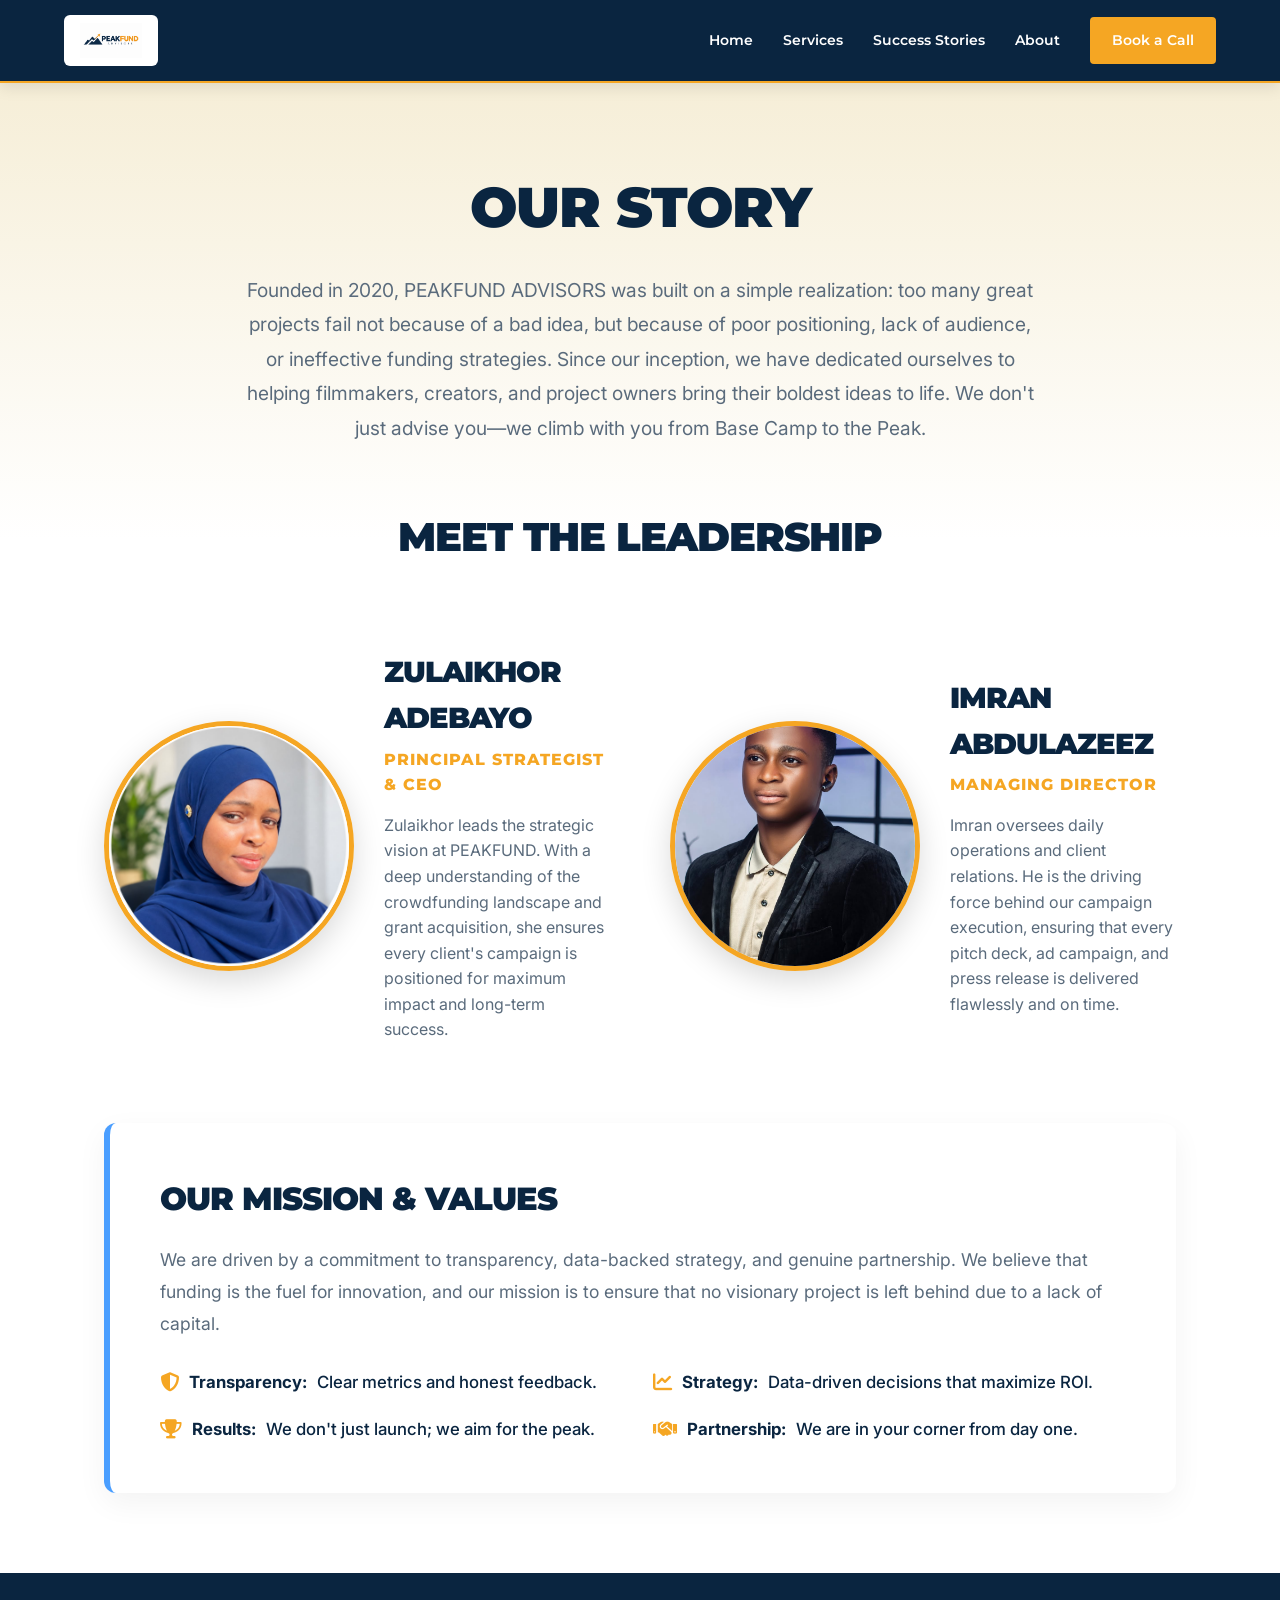
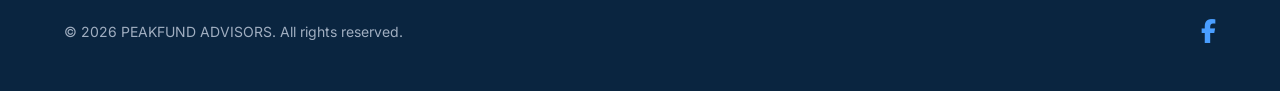
==== about.html @ 7078a4d8 "Update about.html" ====
<!DOCTYPE html>
<html lang="en">
<head>
    <meta charset="UTF-8">
    <meta name="viewport" content="width=device-width, initial-scale=1.0">
    <title>About Us | PEAKFUND ADVISORS</title>
    <link href="https://fonts.googleapis.com/css2?family=Montserrat:wght@700;800;900&family=Inter:wght@400;500;600&display=swap" rel="stylesheet">
    <link rel="stylesheet" href="https://cdnjs.cloudflare.com/ajax/libs/font-awesome/6.5.1/css/all.min.css">
    <link rel="stylesheet" href="css/style.css">
    <style>
        .about-hero { text-align: center; margin-bottom: 60px; }
        .about-hero h1 { font-size: 3.5rem; color: var(--navy); margin-bottom: 20px; font-family: 'Montserrat', sans-serif; font-weight: 900;}
        .about-hero p { font-size: 1.2rem; color: var(--text-muted); max-width: 800px; margin: 0 auto; line-height: 1.8; }
        
        /* Team Section */
        .team-grid { display: grid; grid-template-columns: 1fr 1fr; gap: 60px; margin: 80px 0; }
        .team-member { display: flex; align-items: center; gap: 30px; }
        .team-img { width: 250px; height: 250px; border-radius: 50%; object-fit: cover; border: 5px solid var(--gold); box-shadow: 0 10px 30px rgba(0,0,0,0.15); flex-shrink: 0; }
        .team-info h3 { font-size: 1.8rem; color: var(--navy); margin-bottom: 5px; font-family: 'Montserrat', sans-serif; font-weight: 900; text-transform: uppercase;}
        .team-info h4 { font-size: 1rem; color: var(--gold); margin-bottom: 15px; font-family: 'Montserrat', sans-serif; font-weight: 800; letter-spacing: 1px; text-transform: uppercase;}
        .team-info p { color: var(--text-muted); font-size: 1rem; line-height: 1.6; }

        /* Mission Box */
        .mission-box { background: var(--white); padding: 50px; border-radius: 12px; margin-top: 60px; border-left: 6px solid var(--sky-blue); box-shadow: 0 10px 30px rgba(0,0,0,0.05); }
        .mission-box h3 { color: var(--navy); margin-bottom: 20px; font-size: 2rem; font-family: 'Montserrat', sans-serif; font-weight: 900;}
        .mission-box p { color: var(--text-muted); font-size: 1.1rem; margin-bottom: 20px; line-height: 1.8; }
        .mission-box ul { display: grid; grid-template-columns: 1fr 1fr; gap: 20px; list-style: none; margin-top: 30px;}
        .mission-box li { color: var(--navy); font-weight: 500; font-size: 1.05rem; display: flex; align-items: center; gap: 10px;}
        .mission-box li i { color: var(--gold); font-size: 1.2rem; }

        @media (max-width: 900px) { 
            .team-grid { grid-template-columns: 1fr; gap: 40px; }
            .team-member { flex-direction: column; text-align: center; } 
            .mission-box ul { grid-template-columns: 1fr; }
        }
    </style>
</head>
<body>
    <nav>
        <a href="index.html" class="logo"><img src="images/logo.png" alt="PeakFund Advisors"></a>
        <div class="nav-links">
            <a href="index.html">Home</a>
            <a href="services.html">Services</a>
            <a href="success-stories.html">Success Stories</a>
            <a href="about.html">About</a>
            <a href="contact.html" class="btn">Book a Call</a>
        </div>
    </nav>
    
    <section class="container">
        
        <!-- Brand Story Hero -->
        <div class="about-hero">
            <h1>Our Story</h1>
            <p>Founded in 2020, PEAKFUND ADVISORS was built on a simple realization: too many great projects fail not because of a bad idea, but because of poor positioning, lack of audience, or ineffective funding strategies. Since our inception, we have dedicated ourselves to helping filmmakers, creators, and project owners bring their boldest ideas to life. We don't just advise you—we climb with you from Base Camp to the Peak.</p>
        </div>

        <!-- Meet the Team -->
        <h2 style="text-align: center; font-size: 2.5rem; color: var(--navy); margin-bottom: 50px; font-family: 'Montserrat', sans-serif; font-weight: 900;">Meet the Leadership</h2>
        
        <div class="team-grid">
            <!-- Zulaikhor -->
            <div class="team-member">
                <img src="images/founder.jpg" alt="Zulaikhor Adebayo" class="team-img">
                <div class="team-info">
                    <h3>Zulaikhor Adebayo</h3>
                    <h4>Principal Strategist & CEO</h4>
                    <p>Zulaikhor leads the strategic vision at PEAKFUND. With a deep understanding of the crowdfunding landscape and grant acquisition, she ensures every client's campaign is positioned for maximum impact and long-term success.</p>
                </div>
            </div>

            <!-- Imran -->
            <div class="team-member">
                <img src="images/imran.jpg" alt="Imran Abdulazeez" class="team-img">
                <div class="team-info">
                    <h3>Imran Abdulazeez</h3>
                    <h4>Managing Director</h4>
                    <p>Imran oversees daily operations and client relations. He is the driving force behind our campaign execution, ensuring that every pitch deck, ad campaign, and press release is delivered flawlessly and on time.</p>
                </div>
            </div>
        </div>

        <!-- Mission & Values -->
        <div class="mission-box">
            <h3>Our Mission & Values</h3>
            <p>We are driven by a commitment to transparency, data-backed strategy, and genuine partnership. We believe that funding is the fuel for innovation, and our mission is to ensure that no visionary project is left behind due to a lack of capital.</p>
            
            <ul>
                <li><i class="fa-solid fa-shield-halved"></i> <strong>Transparency:</strong> Clear metrics and honest feedback.</li>
                <li><i class="fa-solid fa-chart-line"></i> <strong>Strategy:</strong> Data-driven decisions that maximize ROI.</li>
                <li><i class="fa-solid fa-trophy"></i> <strong>Results:</strong> We don't just launch; we aim for the peak.</li>
                <li><i class="fa-solid fa-handshake"></i> <strong>Partnership:</strong> We are in your corner from day one.</li>
            </ul>
        </div>
    </section>

    <footer>
        <p>&copy; 2026 PEAKFUND ADVISORS. All rights reserved.</p>
        <div class="social-row">
            <a href="https://www.facebook.com/share/1DsnXw8TES/" target="_blank" aria-label="Facebook"><i class="fab fa-facebook-f"></i></a>
        </div>
    </footer>
</body>
</html>
---- css/style.css ----
/* PEAKFUND ADVISORS - GOLDEN HOUR THEME */
:root {
  --warm-ivory: #F4EBD0;   /* A clear, soft cream/beige */
  --white: #FFFFFF;        
  --navy: #0A2540;         /* Header & Text */
  --sky-blue: #4A9EFF;     /* Accents */
  --gold: #F5A623;         /* Primary Buttons */
  --text-muted: #5A6B7C;   
}

* { margin: 0; padding: 0; box-sizing: border-box; }

/* Body: Clear Cream fading into Pure White */
body { 
    font-family: 'Inter', sans-serif; 
    background: linear-gradient(180deg, var(--warm-ivory) 0%, var(--white) 60%);
    background-color: var(--white); 
    background-repeat: no-repeat;
    background-attachment: fixed;
    color: var(--navy); 
    line-height: 1.6; 
}

/* HEADLINES: Swapped to Montserrat */
h1, h2, h3, .brand { 
    font-family: 'Montserrat', sans-serif; 
    font-weight: 800;
    letter-spacing: -1px;
    text-transform: uppercase; 
    color: var(--navy); 
}

/* HEADER: Solid Navy */
nav { 
    display: flex; 
    justify-content: space-between; 
    align-items: center; 
    padding: 15px 5%; 
    background: var(--navy); 
    position: sticky; 
    top: 0; 
    z-index: 100; 
    border-bottom: 2px solid var(--gold); 
    box-shadow: 0 4px 15px rgba(0,0,0,0.1); 
}

/* The Logo Container */
.logo { 
    background: var(--white);
    padding: 8px 16px;
    border-radius: 6px;
    display: inline-flex;
    align-items: center;
    transition: transform 0.2s;
}
.logo:hover {
    transform: scale(1.02);
}

/* The Logo Image */
.logo img {
    height: 35px; 
    width: auto;
    display: block;
}

.nav-links { display: flex; gap: 30px; align-items: center; }
.nav-links a { color: var(--white); text-decoration: none; font-weight: 600; font-size: 14px; transition: color 0.3s; font-family: 'Montserrat', sans-serif; }
.nav-links a:hover { color: var(--gold); }

/* Buttons */
.btn { background: var(--gold); color: var(--navy); padding: 10px 20px; border-radius: 4px; text-decoration: none; font-weight: bold; font-family: 'Montserrat', sans-serif; transition: transform 0.2s, background 0.2s; display: inline-block; border: 2px solid var(--gold); }
.btn:hover { transform: scale(1.05); background: var(--white); border-color: var(--white); color: var(--navy); }
.btn-outline { border: 2px solid var(--navy); color: var(--navy); padding: 10px 20px; border-radius: 4px; text-decoration: none; font-weight: bold; font-family: 'Montserrat', sans-serif; transition: all 0.3s; background: transparent; }
.btn-outline:hover { background: var(--navy); color: var(--white); }

/* Hero Section */
.hero { padding: 120px 5% 100px; text-align: center; background: transparent; }
.hero h1 { font-size: 4.5rem; margin-bottom: 20px; line-height: 1.1; }
.hero p { font-size: 1.2rem; max-width: 800px; margin: 0 auto 40px; color: var(--text-muted); font-family: 'Inter', sans-serif; }
.hero-btns { display: flex; gap: 20px; justify-content: center; }

/* Sections */
.who-we-serve { padding: 60px 5%; text-align: center; background: transparent; }
.icons-grid { display: flex; justify-content: center; gap: 40px; margin-top: 30px; flex-wrap: wrap; }
.icons-grid div { background: var(--white); padding: 20px 40px; border-radius: 8px; border: 1px solid #E2E8F0; box-shadow: 0 4px 10px rgba(0,0,0,0.03); }
.icons-grid i { font-size: 2rem; color: var(--sky-blue); margin-bottom: 10px; }
.icons-grid p { font-family: 'Montserrat', sans-serif; font-weight: bold; }

.funding-peak { padding: 80px 5%; text-align: center; background: transparent; }
.funding-peak h2 { font-size: 2.5rem; margin-bottom: 40px; color: var(--navy); }
.peaks-grid { display: grid; grid-template-columns: repeat(auto-fit, minmax(250px, 1fr)); gap: 30px; max-width: 1200px; margin: 0 auto; }
.peak-card { background: var(--white); padding: 20px; border-radius: 8px; text-decoration: none; color: var(--navy); transition: transform 0.3s, box-shadow 0.3s; border: 1px solid #E2E8F0; display: block; box-shadow: 0 4px 10px rgba(0,0,0,0.03); }
.peak-card:hover { transform: translateY(-5px); box-shadow: 0 15px 30px rgba(0,0,0,0.08); border-color: var(--sky-blue); }
.peak-card img { width: 100%; height: 150px; object-fit: cover; border-radius: 4px; margin-bottom: 15px; }
.peak-card h3 { font-size: 1.2rem; margin-bottom: 5px; }
.peak-card p { color: var(--sky-blue); font-family: 'Montserrat', sans-serif; font-weight: bold; font-size: 0.9rem; }

.journey { padding: 60px 5%; text-align: center; background: transparent; }
.journey h2 { font-size: 2.5rem; color: var(--navy); margin-bottom: 40px; }
.journey-steps { display: flex; justify-content: center; gap: 20px; flex-wrap: wrap; }
.step { background: var(--white); padding: 20px; border-radius: 8px; width: 200px; border-top: 4px solid var(--gold); box-shadow: 0 4px 10px rgba(0,0,0,0.03); }
.step h3 { font-size: 1.2rem; margin-bottom: 5px; color: var(--navy); }
.step p { color: var(--text-muted); font-family: 'Inter', sans-serif;}

/* Footer */
footer { background: var(--navy); padding: 40px 5%; display: flex; justify-content: space-between; align-items: center; }
footer p { color: #A0AEC0; font-size: 14px; font-family: 'Inter', sans-serif;}
.social-row a { color: var(--sky-blue); font-size: 24px; margin-left: 15px; transition: color 0.2s, transform 0.2s; display: inline-block; }
.social-row a:hover { color: var(--gold); transform: scale(1.1); }

/* Utilities */
.container { max-width: 1200px; margin: 0 auto; padding: 80px 5%; }
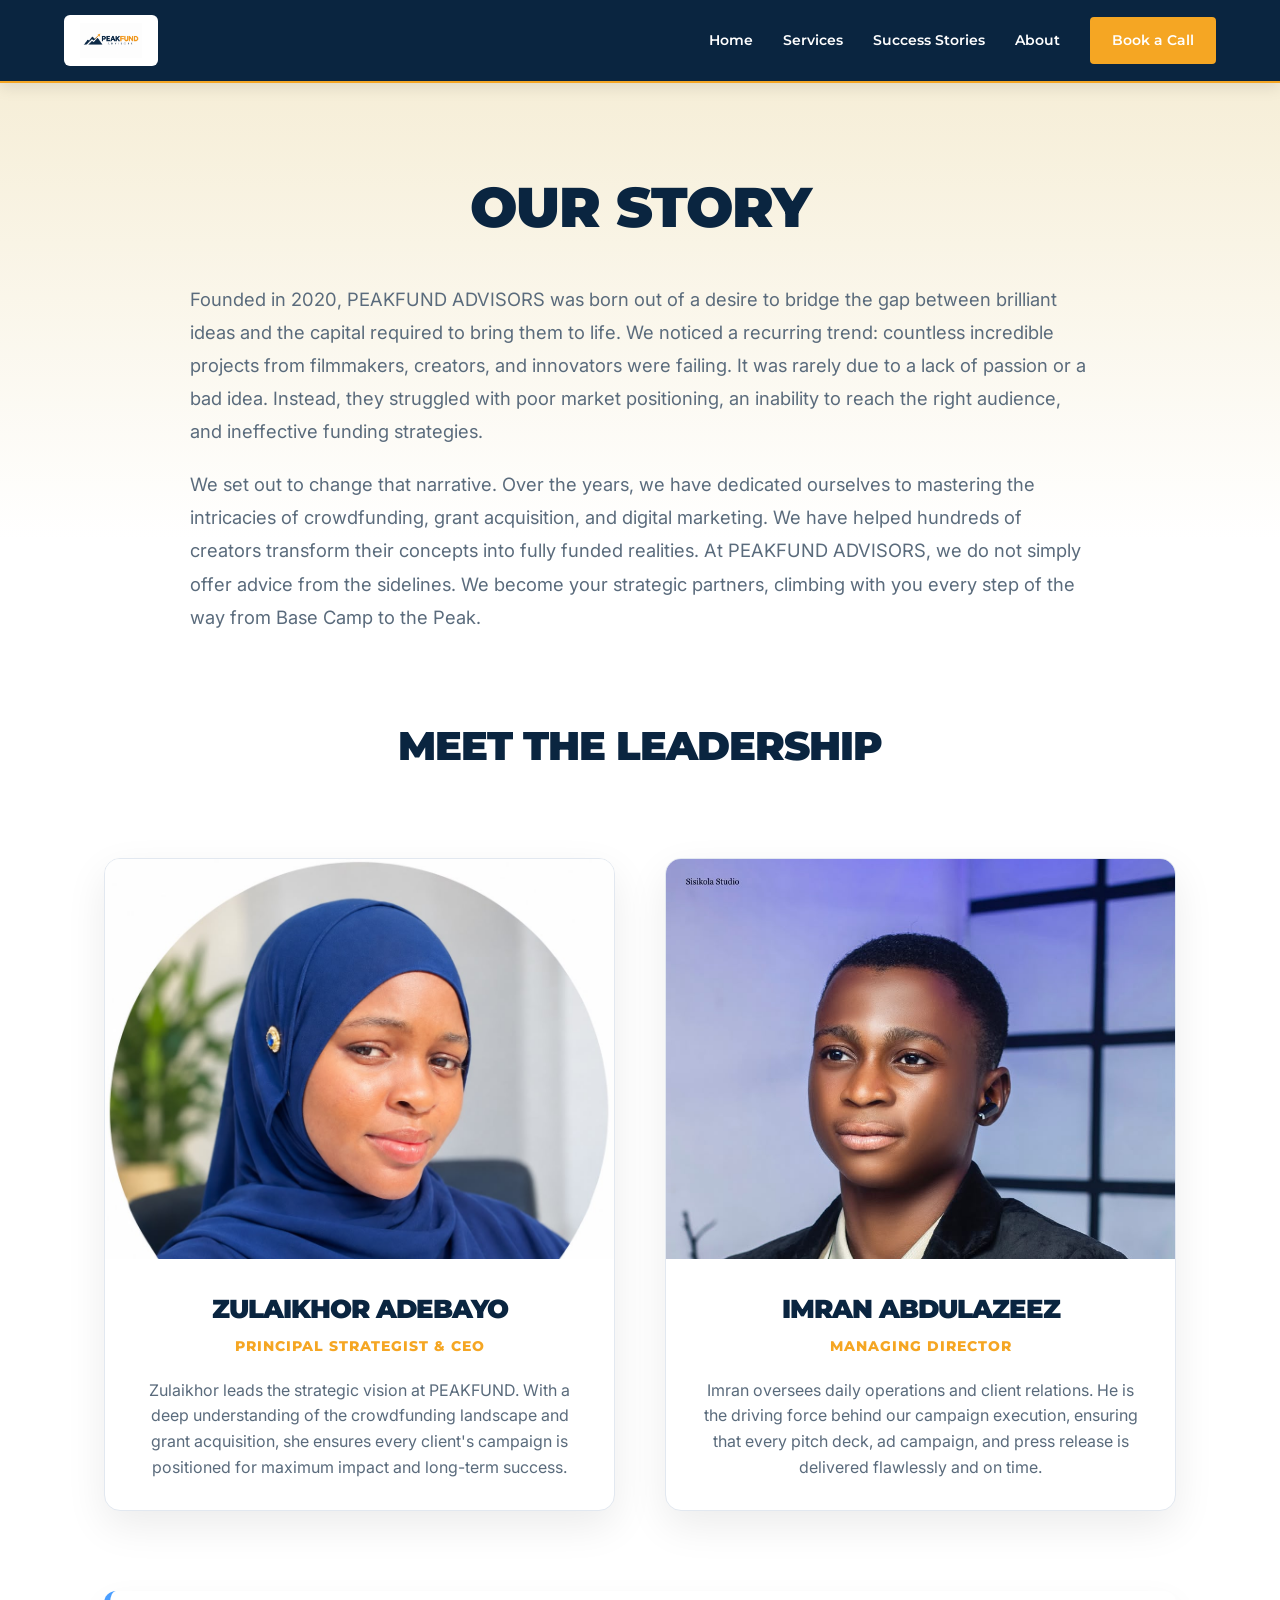
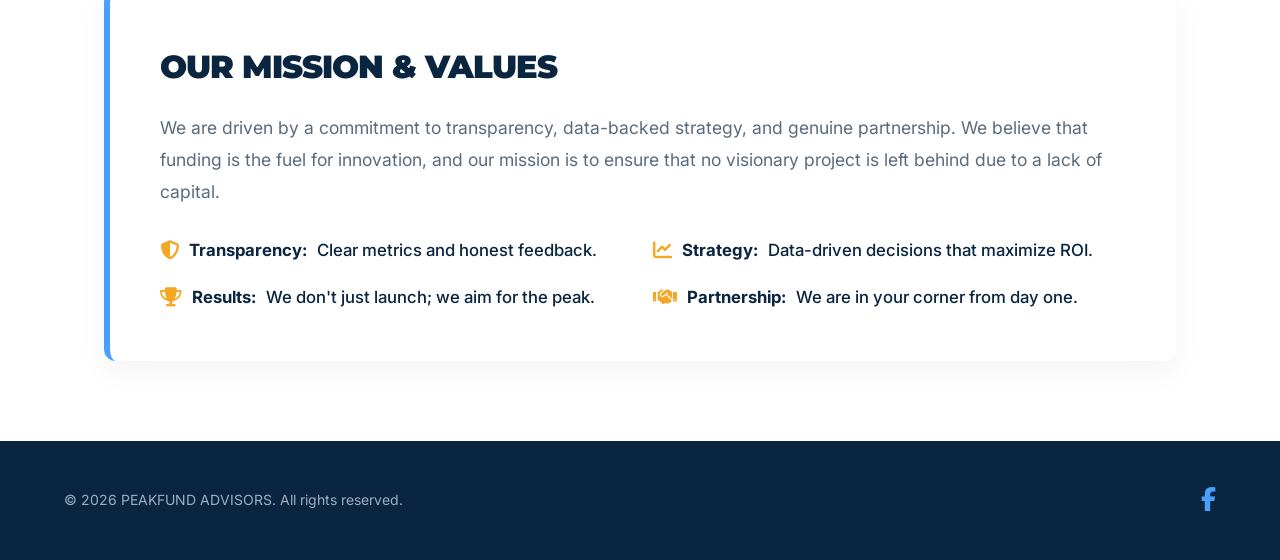
==== commit 7dd7df8c: "Update about.html" ====
--- a/about.html
+++ b/about.html
@@ -8,16 +8,40 @@
     <link rel="stylesheet" href="https://cdnjs.cloudflare.com/ajax/libs/font-awesome/6.5.1/css/all.min.css">
     <link rel="stylesheet" href="css/style.css">
     <style>
-        .about-hero { text-align: center; margin-bottom: 60px; }
-        .about-hero h1 { font-size: 3.5rem; color: var(--navy); margin-bottom: 20px; font-family: 'Montserrat', sans-serif; font-weight: 900;}
-        .about-hero p { font-size: 1.2rem; color: var(--text-muted); max-width: 800px; margin: 0 auto; line-height: 1.8; }
+        .about-hero { text-align: center; margin-bottom: 80px; }
+        .about-hero h1 { font-size: 3.5rem; color: var(--navy); margin-bottom: 30px; font-family: 'Montserrat', sans-serif; font-weight: 900;}
+        .about-hero p { font-size: 1.15rem; color: var(--text-muted); max-width: 900px; margin: 0 auto 20px auto; line-height: 1.8; text-align: left; }
         
-        /* Team Section */
-        .team-grid { display: grid; grid-template-columns: 1fr 1fr; gap: 60px; margin: 80px 0; }
-        .team-member { display: flex; align-items: center; gap: 30px; }
-        .team-img { width: 250px; height: 250px; border-radius: 50%; object-fit: cover; border: 5px solid var(--gold); box-shadow: 0 10px 30px rgba(0,0,0,0.15); flex-shrink: 0; }
-        .team-info h3 { font-size: 1.8rem; color: var(--navy); margin-bottom: 5px; font-family: 'Montserrat', sans-serif; font-weight: 900; text-transform: uppercase;}
-        .team-info h4 { font-size: 1rem; color: var(--gold); margin-bottom: 15px; font-family: 'Montserrat', sans-serif; font-weight: 800; letter-spacing: 1px; text-transform: uppercase;}
+        /* Team Section - Elegant Portrait Cards */
+        .team-grid { display: grid; grid-template-columns: 1fr 1fr; gap: 50px; margin: 80px 0; }
+        
+        .team-member { 
+            background: var(--white); 
+            border-radius: 16px; 
+            overflow: hidden; 
+            box-shadow: 0 15px 40px rgba(0,0,0,0.08); 
+            border: 1px solid #E2E8F0;
+            transition: transform 0.3s;
+        }
+        .team-member:hover { transform: translateY(-5px); }
+        
+        .team-img-container {
+            width: 100%;
+            height: 400px; /* Tall enough to fit the whole upper body */
+            background-color: #f0f4f8;
+            overflow: hidden;
+        }
+        
+        .team-img { 
+            width: 100%; 
+            height: 100%; 
+            object-fit: cover; 
+            object-position: top; /* Keeps the face perfectly in frame */
+        }
+        
+        .team-info { padding: 30px; text-align: center; }
+        .team-info h3 { font-size: 1.6rem; color: var(--navy); margin-bottom: 5px; font-family: 'Montserrat', sans-serif; font-weight: 900; text-transform: uppercase;}
+        .team-info h4 { font-size: 0.9rem; color: var(--gold); margin-bottom: 20px; font-family: 'Montserrat', sans-serif; font-weight: 800; letter-spacing: 1px; text-transform: uppercase;}
         .team-info p { color: var(--text-muted); font-size: 1rem; line-height: 1.6; }
 
         /* Mission Box */
@@ -30,8 +54,8 @@
 
         @media (max-width: 900px) { 
             .team-grid { grid-template-columns: 1fr; gap: 40px; }
-            .team-member { flex-direction: column; text-align: center; } 
             .mission-box ul { grid-template-columns: 1fr; }
+            .about-hero p { text-align: center; }
         }
     </style>
 </head>
@@ -52,7 +76,9 @@
         <!-- Brand Story Hero -->
         <div class="about-hero">
             <h1>Our Story</h1>
-            <p>Founded in 2020, PEAKFUND ADVISORS was built on a simple realization: too many great projects fail not because of a bad idea, but because of poor positioning, lack of audience, or ineffective funding strategies. Since our inception, we have dedicated ourselves to helping filmmakers, creators, and project owners bring their boldest ideas to life. We don't just advise you—we climb with you from Base Camp to the Peak.</p>
+            <p>Founded in 2020, PEAKFUND ADVISORS was born out of a desire to bridge the gap between brilliant ideas and the capital required to bring them to life. We noticed a recurring trend: countless incredible projects from filmmakers, creators, and innovators were failing. It was rarely due to a lack of passion or a bad idea. Instead, they struggled with poor market positioning, an inability to reach the right audience, and ineffective funding strategies.</p>
+            
+            <p>We set out to change that narrative. Over the years, we have dedicated ourselves to mastering the intricacies of crowdfunding, grant acquisition, and digital marketing. We have helped hundreds of creators transform their concepts into fully funded realities. At PEAKFUND ADVISORS, we do not simply offer advice from the sidelines. We become your strategic partners, climbing with you every step of the way from Base Camp to the Peak.</p>
         </div>
 
         <!-- Meet the Team -->
@@ -61,7 +87,9 @@
         <div class="team-grid">
             <!-- Zulaikhor -->
             <div class="team-member">
-                <img src="images/founder.jpg" alt="Zulaikhor Adebayo" class="team-img">
+                <div class="team-img-container">
+                    <img src="images/founder.jpg" alt="Zulaikhor Adebayo" class="team-img">
+                </div>
                 <div class="team-info">
                     <h3>Zulaikhor Adebayo</h3>
                     <h4>Principal Strategist & CEO</h4>
@@ -71,7 +99,9 @@
 
             <!-- Imran -->
             <div class="team-member">
-                <img src="images/imran.jpg" alt="Imran Abdulazeez" class="team-img">
+                <div class="team-img-container">
+                    <img src="images/imran.jpg" alt="Imran Abdulazeez" class="team-img">
+                </div>
                 <div class="team-info">
                     <h3>Imran Abdulazeez</h3>
                     <h4>Managing Director</h4>
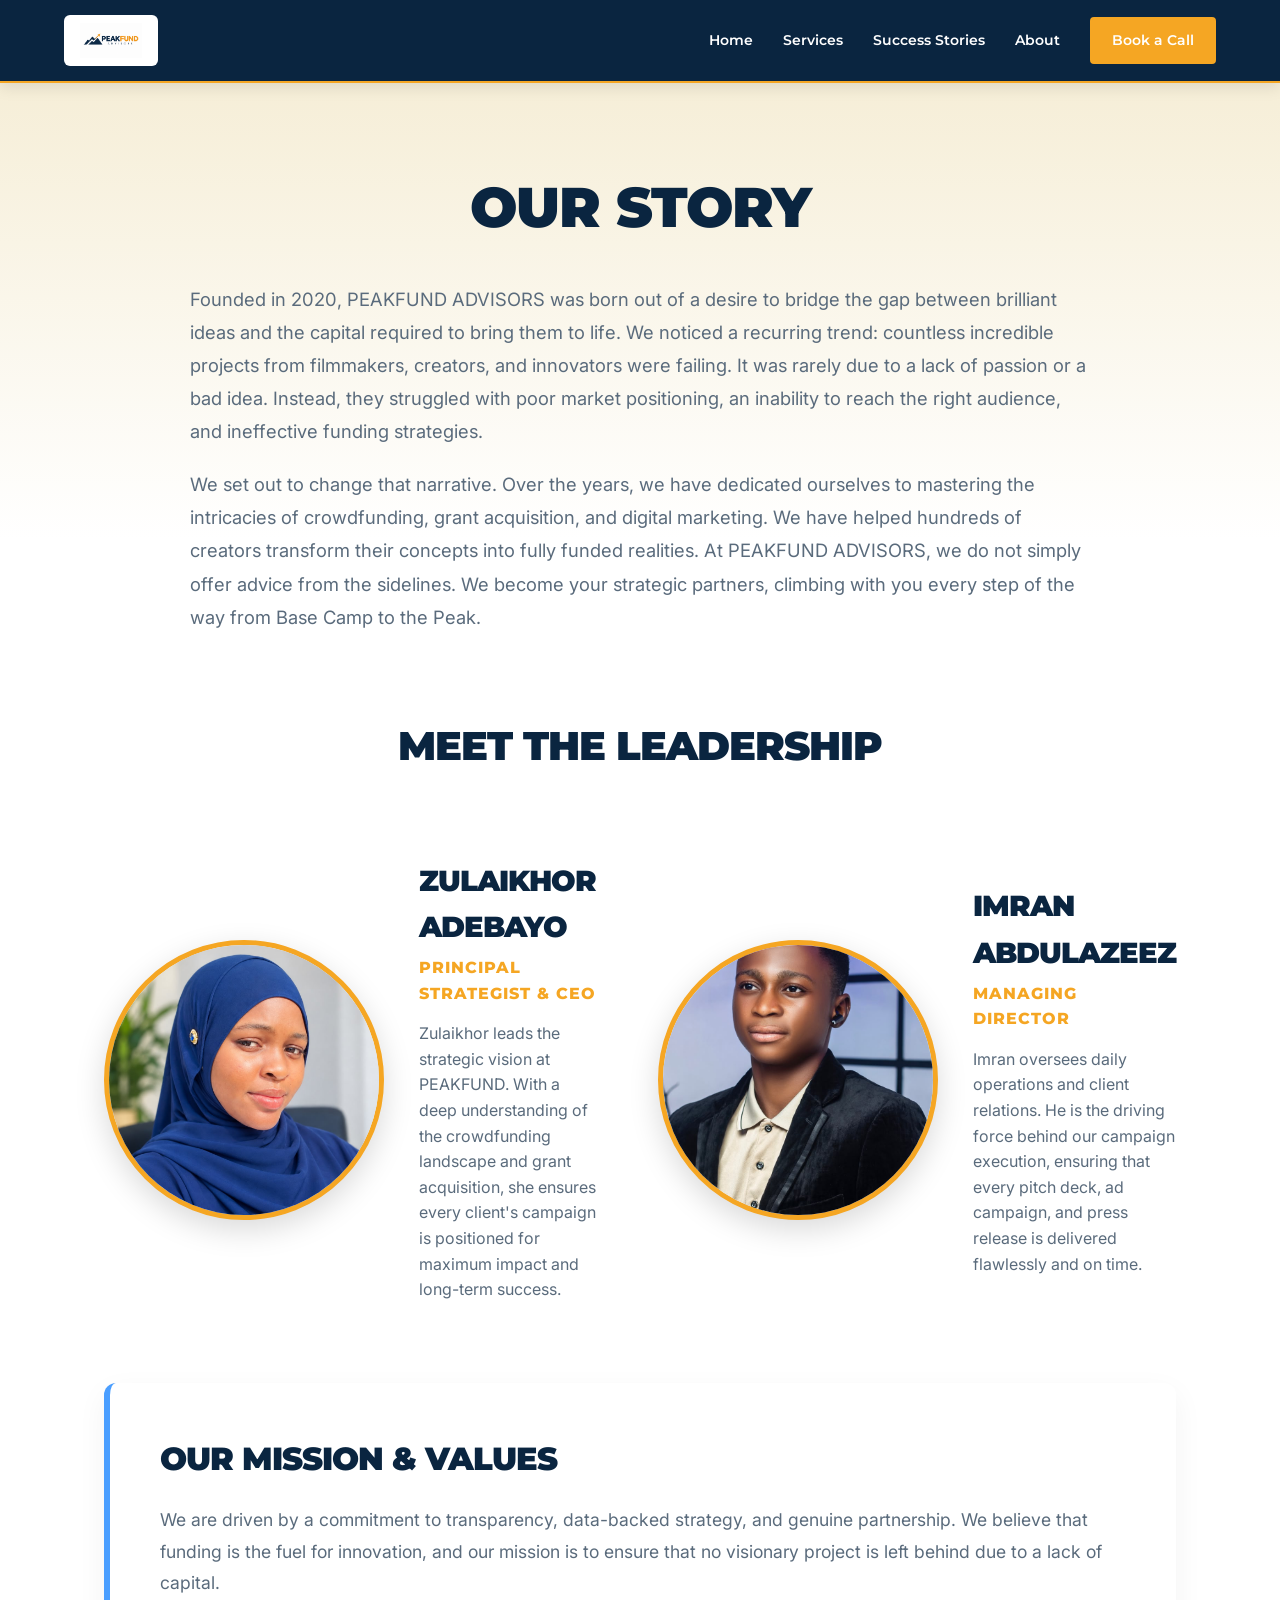
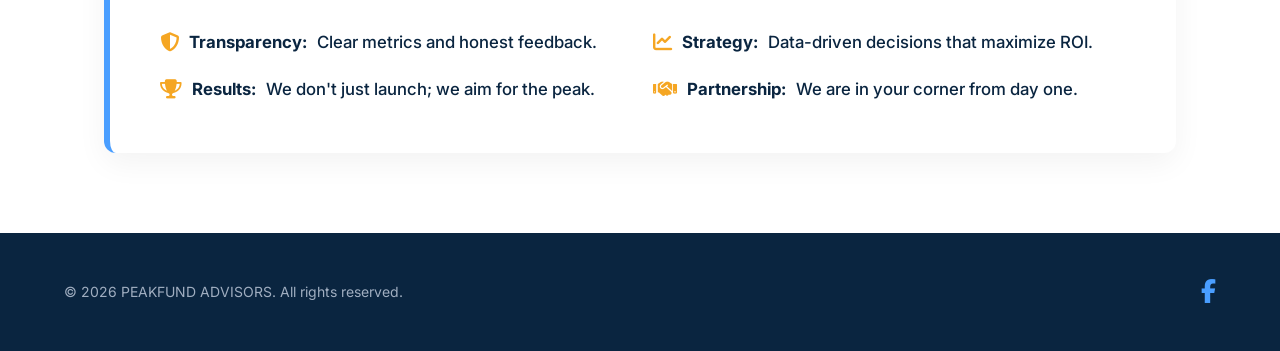
==== commit 46ddb8cd: "Update about.html" ====
--- a/about.html
+++ b/about.html
@@ -12,36 +12,33 @@
         .about-hero h1 { font-size: 3.5rem; color: var(--navy); margin-bottom: 30px; font-family: 'Montserrat', sans-serif; font-weight: 900;}
         .about-hero p { font-size: 1.15rem; color: var(--text-muted); max-width: 900px; margin: 0 auto 20px auto; line-height: 1.8; text-align: left; }
         
-        /* Team Section - Elegant Portrait Cards */
-        .team-grid { display: grid; grid-template-columns: 1fr 1fr; gap: 50px; margin: 80px 0; }
+        /* Team Section - Circular Frames */
+        .team-grid { display: grid; grid-template-columns: 1fr 1fr; gap: 60px; margin: 80px 0; }
+        .team-member { display: flex; align-items: center; gap: 35px; }
         
-        .team-member { 
-            background: var(--white); 
-            border-radius: 16px; 
-            overflow: hidden; 
-            box-shadow: 0 15px 40px rgba(0,0,0,0.08); 
-            border: 1px solid #E2E8F0;
-            transition: transform 0.3s;
-        }
-        .team-member:hover { transform: translateY(-5px); }
-        
+        /* Circular Image Container */
         .team-img-container {
-            width: 100%;
-            height: 400px; /* Tall enough to fit the whole upper body */
-            background-color: #f0f4f8;
+            width: 280px;
+            height: 280px;
+            border-radius: 50%;
             overflow: hidden;
+            border: 5px solid var(--gold);
+            box-shadow: 0 10px 30px rgba(0,0,0,0.15);
+            flex-shrink: 0;
+            background-color: #f0f4f8; /* Gives a clean background if the image is transparent */
         }
         
+        /* Image Styling - Shifted down so heads fit */
         .team-img { 
             width: 100%; 
             height: 100%; 
             object-fit: cover; 
-            object-position: top; /* Keeps the face perfectly in frame */
+            object-position: center 25%; /* Shifts the image down inside the circle */
+            transform: scale(1.1); /* Slight zoom to fill the circle nicely */
         }
         
-        .team-info { padding: 30px; text-align: center; }
-        .team-info h3 { font-size: 1.6rem; color: var(--navy); margin-bottom: 5px; font-family: 'Montserrat', sans-serif; font-weight: 900; text-transform: uppercase;}
-        .team-info h4 { font-size: 0.9rem; color: var(--gold); margin-bottom: 20px; font-family: 'Montserrat', sans-serif; font-weight: 800; letter-spacing: 1px; text-transform: uppercase;}
+        .team-info h3 { font-size: 1.8rem; color: var(--navy); margin-bottom: 5px; font-family: 'Montserrat', sans-serif; font-weight: 900; text-transform: uppercase;}
+        .team-info h4 { font-size: 1rem; color: var(--gold); margin-bottom: 15px; font-family: 'Montserrat', sans-serif; font-weight: 800; letter-spacing: 1px; text-transform: uppercase;}
         .team-info p { color: var(--text-muted); font-size: 1rem; line-height: 1.6; }
 
         /* Mission Box */
@@ -54,6 +51,7 @@
 
         @media (max-width: 900px) { 
             .team-grid { grid-template-columns: 1fr; gap: 40px; }
+            .team-member { flex-direction: column; text-align: center; } 
             .mission-box ul { grid-template-columns: 1fr; }
             .about-hero p { text-align: center; }
         }
@@ -100,7 +98,7 @@
             <!-- Imran -->
             <div class="team-member">
                 <div class="team-img-container">
-                    <img src="images/imran.jpg" alt="Imran Abdulazeez" class="team-img">
+                    <img src="images/imran.jpg" alt="Imran Abdulazeez" class="team-img" style="object-position: center 40%;">
                 </div>
                 <div class="team-info">
                     <h3>Imran Abdulazeez</h3>
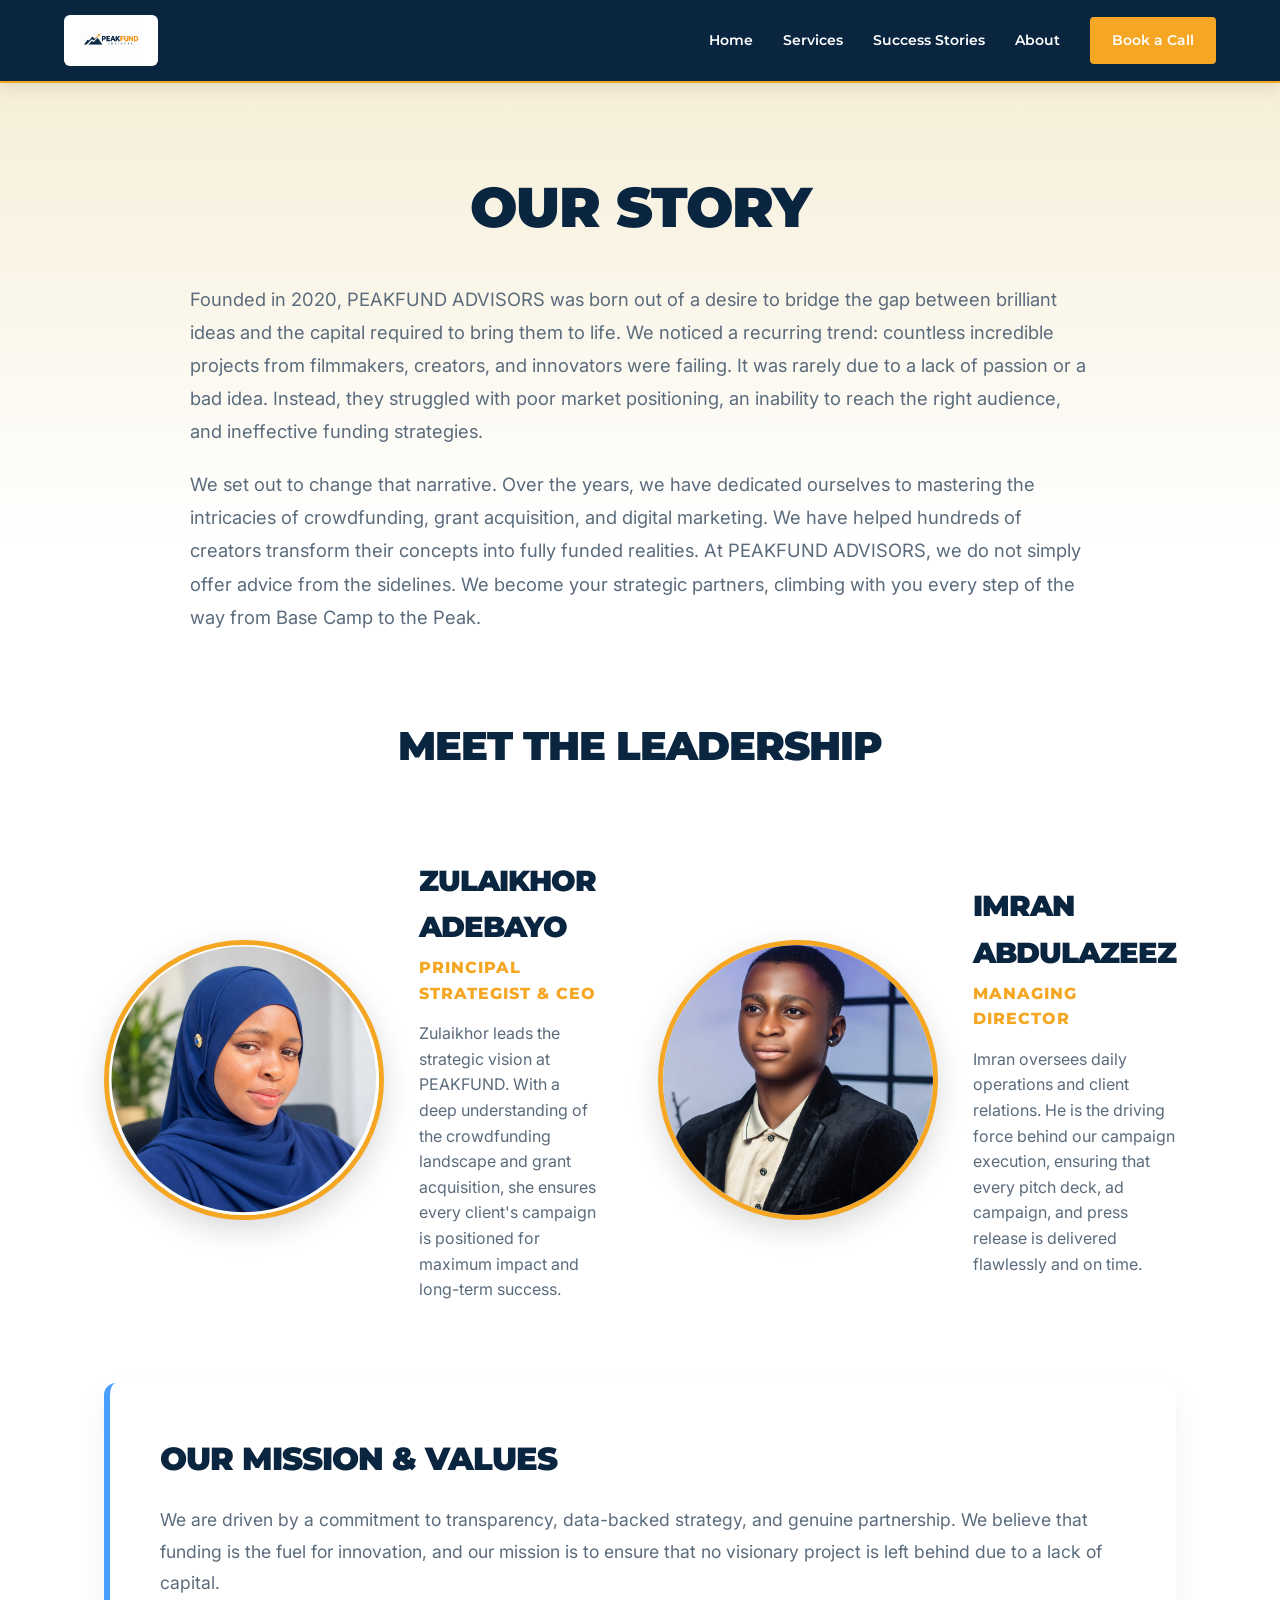
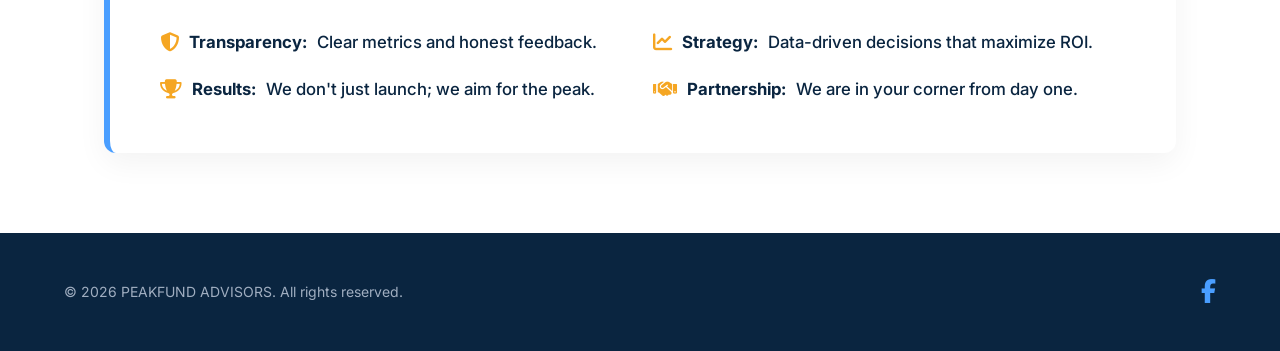
==== commit 20a67b8d: "Update about.html" ====
--- a/about.html
+++ b/about.html
@@ -25,16 +25,20 @@
             border: 5px solid var(--gold);
             box-shadow: 0 10px 30px rgba(0,0,0,0.15);
             flex-shrink: 0;
-            background-color: #f0f4f8; /* Gives a clean background if the image is transparent */
+            background-color: #f0f4f8;
         }
         
-        /* Image Styling - Shifted down so heads fit */
+        /* Default Image Styling (Zulaikhor) */
         .team-img { 
             width: 100%; 
             height: 100%; 
             object-fit: cover; 
-            object-position: center 25%; /* Shifts the image down inside the circle */
-            transform: scale(1.1); /* Slight zoom to fill the circle nicely */
+            object-position: center 15%; /* Perfectly centers Zulaikhor */
+        }
+
+        /* Specific Image Styling for Imran to shift it down */
+        .imran-img {
+            object-position: center 30% !important; /* Pushes the crop further down */
         }
         
         .team-info h3 { font-size: 1.8rem; color: var(--navy); margin-bottom: 5px; font-family: 'Montserrat', sans-serif; font-weight: 900; text-transform: uppercase;}
@@ -98,7 +102,8 @@
             <!-- Imran -->
             <div class="team-member">
                 <div class="team-img-container">
-                    <img src="images/imran.jpg" alt="Imran Abdulazeez" class="team-img" style="object-position: center 40%;">
+                    <!-- Added the specific "imran-img" class here -->
+                    <img src="images/imran.jpg" alt="Imran Abdulazeez" class="team-img imran-img">
                 </div>
                 <div class="team-info">
                     <h3>Imran Abdulazeez</h3>
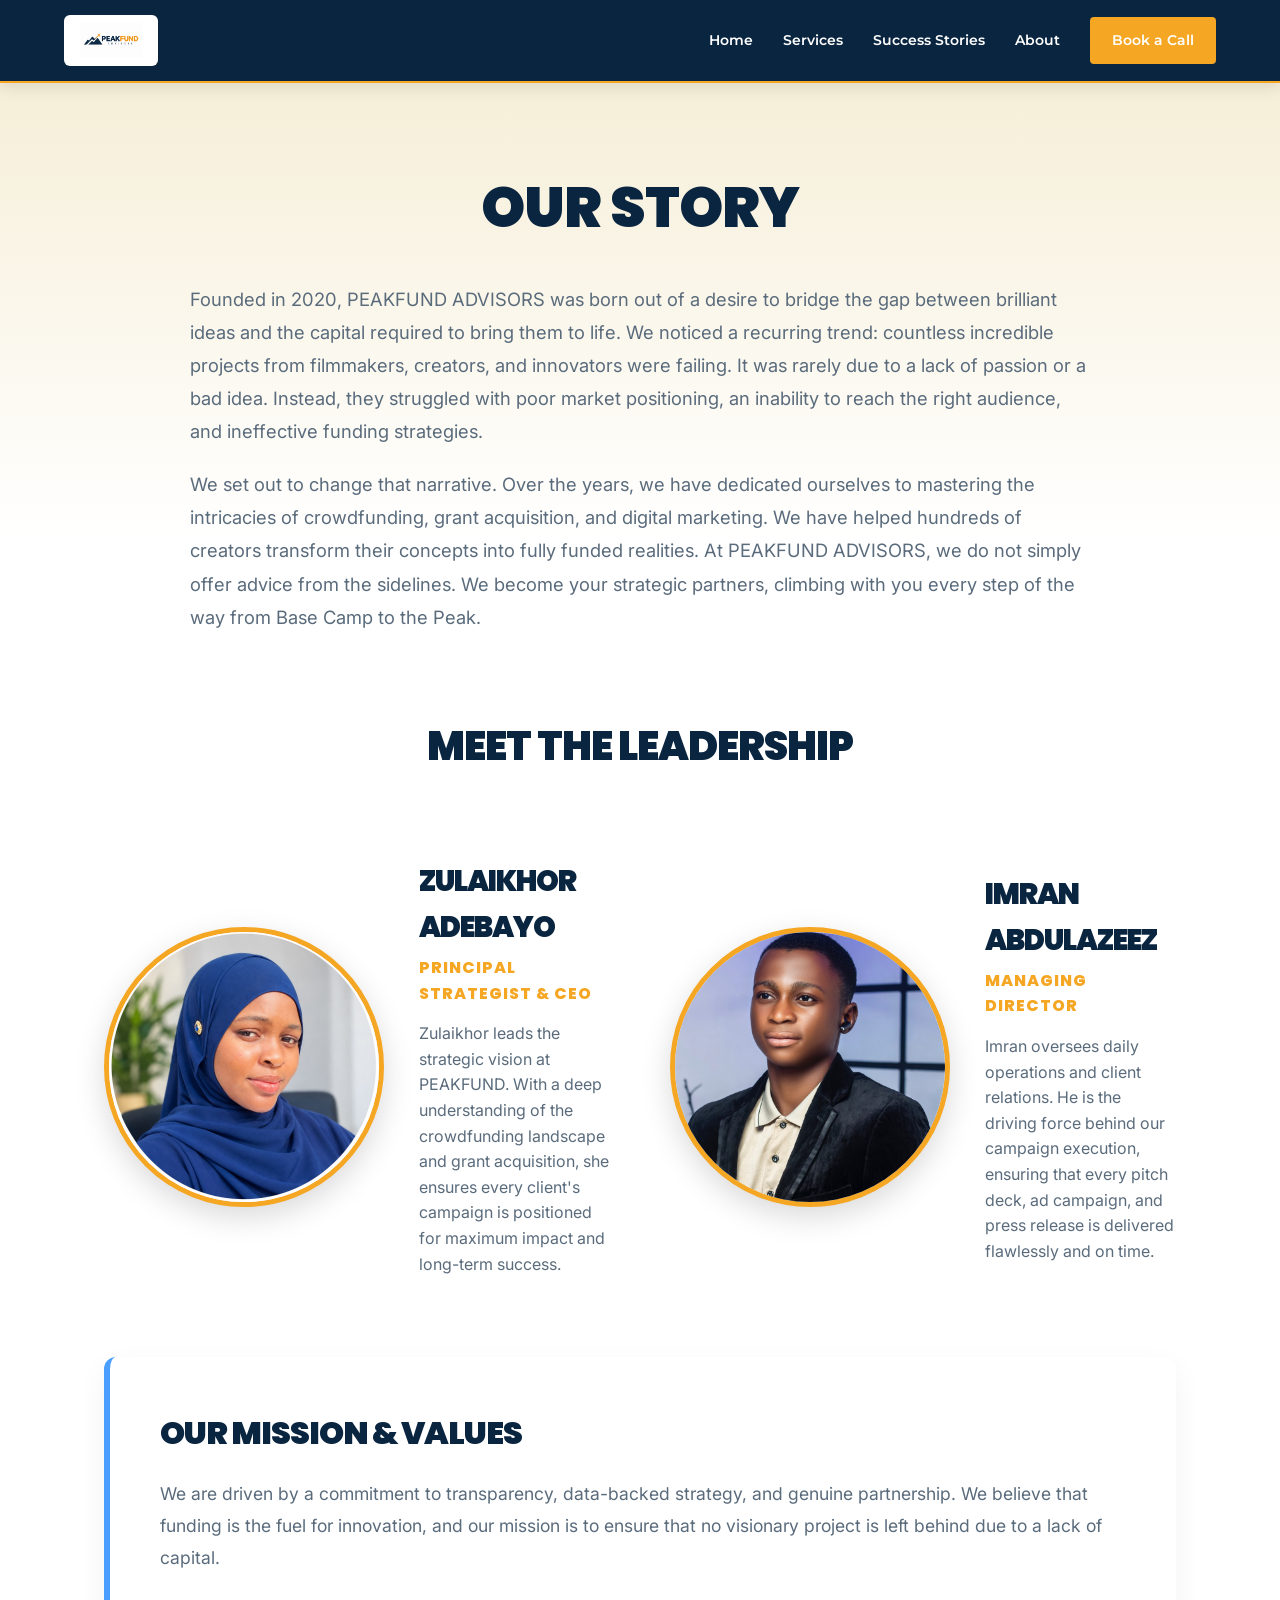
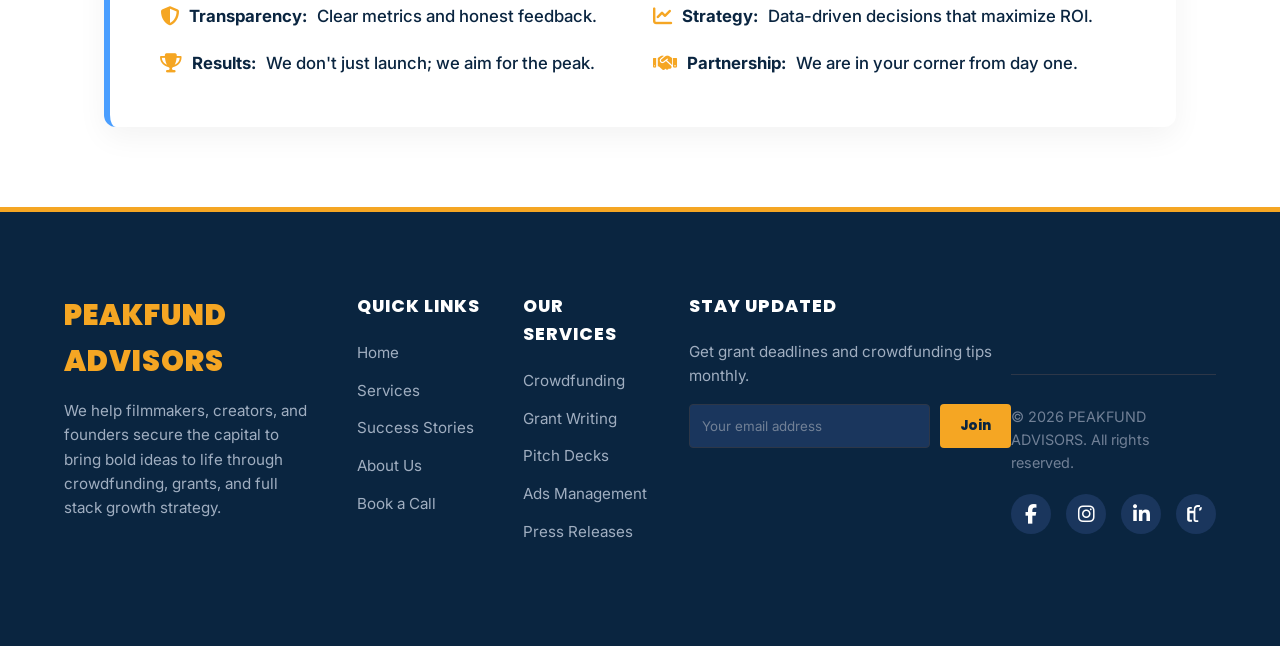
==== commit 8e4a974b: "Update about.html" ====
--- a/about.html
+++ b/about.html
@@ -4,60 +4,63 @@
     <meta charset="UTF-8">
     <meta name="viewport" content="width=device-width, initial-scale=1.0">
     <title>About Us | PEAKFUND ADVISORS</title>
-    <link href="https://fonts.googleapis.com/css2?family=Montserrat:wght@700;800;900&family=Inter:wght@400;500;600&display=swap" rel="stylesheet">
+    <link href="https://fonts.googleapis.com/css2?family=Poppins:wght@700;800;900&family=Inter:wght@400;500;600&family=Montserrat:wght@700;800;900&display=swap" rel="stylesheet">
     <link rel="stylesheet" href="https://cdnjs.cloudflare.com/ajax/libs/font-awesome/6.5.1/css/all.min.css">
     <link rel="stylesheet" href="css/style.css">
     <style>
         .about-hero { text-align: center; margin-bottom: 80px; }
-        .about-hero h1 { font-size: 3.5rem; color: var(--navy); margin-bottom: 30px; font-family: 'Montserrat', sans-serif; font-weight: 900;}
+        .about-hero h1 { font-size: 3.5rem; color: var(--navy); margin-bottom: 30px; font-family: 'Poppins', sans-serif; font-weight: 900;}
         .about-hero p { font-size: 1.15rem; color: var(--text-muted); max-width: 900px; margin: 0 auto 20px auto; line-height: 1.8; text-align: left; }
         
-        /* Team Section - Circular Frames */
         .team-grid { display: grid; grid-template-columns: 1fr 1fr; gap: 60px; margin: 80px 0; }
         .team-member { display: flex; align-items: center; gap: 35px; }
         
-        /* Circular Image Container */
-        .team-img-container {
-            width: 280px;
-            height: 280px;
-            border-radius: 50%;
-            overflow: hidden;
-            border: 5px solid var(--gold);
-            box-shadow: 0 10px 30px rgba(0,0,0,0.15);
-            flex-shrink: 0;
-            background-color: #f0f4f8;
-        }
+        .team-img-container { width: 280px; height: 280px; border-radius: 50%; overflow: hidden; border: 5px solid var(--gold); box-shadow: 0 10px 30px rgba(0,0,0,0.15); flex-shrink: 0; background-color: #f0f4f8; }
+        .team-img { width: 100%; height: 100%; object-fit: cover; object-position: center 15%; }
+        .imran-img { object-position: center 30% !important; }
         
-        /* Default Image Styling (Zulaikhor) */
-        .team-img { 
-            width: 100%; 
-            height: 100%; 
-            object-fit: cover; 
-            object-position: center 15%; /* Perfectly centers Zulaikhor */
-        }
-
-        /* Specific Image Styling for Imran to shift it down */
-        .imran-img {
-            object-position: center 30% !important; /* Pushes the crop further down */
-        }
-        
-        .team-info h3 { font-size: 1.8rem; color: var(--navy); margin-bottom: 5px; font-family: 'Montserrat', sans-serif; font-weight: 900; text-transform: uppercase;}
-        .team-info h4 { font-size: 1rem; color: var(--gold); margin-bottom: 15px; font-family: 'Montserrat', sans-serif; font-weight: 800; letter-spacing: 1px; text-transform: uppercase;}
+        .team-info h3 { font-size: 1.8rem; color: var(--navy); margin-bottom: 5px; font-family: 'Poppins', sans-serif; font-weight: 900; text-transform: uppercase;}
+        .team-info h4 { font-size: 1rem; color: var(--gold); margin-bottom: 15px; font-family: 'Poppins', sans-serif; font-weight: 800; letter-spacing: 1px; text-transform: uppercase;}
         .team-info p { color: var(--text-muted); font-size: 1rem; line-height: 1.6; }
 
-        /* Mission Box */
         .mission-box { background: var(--white); padding: 50px; border-radius: 12px; margin-top: 60px; border-left: 6px solid var(--sky-blue); box-shadow: 0 10px 30px rgba(0,0,0,0.05); }
-        .mission-box h3 { color: var(--navy); margin-bottom: 20px; font-size: 2rem; font-family: 'Montserrat', sans-serif; font-weight: 900;}
+        .mission-box h3 { color: var(--navy); margin-bottom: 20px; font-size: 2rem; font-family: 'Poppins', sans-serif; font-weight: 900;}
         .mission-box p { color: var(--text-muted); font-size: 1.1rem; margin-bottom: 20px; line-height: 1.8; }
         .mission-box ul { display: grid; grid-template-columns: 1fr 1fr; gap: 20px; list-style: none; margin-top: 30px;}
         .mission-box li { color: var(--navy); font-weight: 500; font-size: 1.05rem; display: flex; align-items: center; gap: 10px;}
         .mission-box li i { color: var(--gold); font-size: 1.2rem; }
+
+        /* FOOTER STYLES */
+        footer { background: var(--navy); color: var(--white); padding: 80px 5% 30px 5%; border-top: 5px solid var(--gold); width: 100%; }
+        .footer-grid { display: grid; grid-template-columns: 2fr 1fr 1fr 1.5fr; gap: 40px; max-width: 1200px; margin: 0 auto 60px auto; }
+        .footer-brand h3 { font-family: 'Poppins', sans-serif; font-weight: 900; font-size: 1.8rem; color: var(--gold); margin-bottom: 15px; text-transform: uppercase; letter-spacing: 1px;}
+        .footer-brand p { color: #A0AEC0; font-size: 0.95rem; line-height: 1.6; margin-bottom: 20px; }
+        .footer-links h4, .footer-newsletter h4 { font-family: 'Poppins', sans-serif; font-weight: 800; font-size: 1.1rem; margin-bottom: 20px; color: var(--white); text-transform: uppercase; letter-spacing: 1px;}
+        .footer-links ul { list-style: none; padding: 0; margin: 0;}
+        .footer-links li { margin-bottom: 12px; }
+        .footer-links a { color: #A0AEC0; text-decoration: none; font-size: 0.95rem; transition: color 0.3s; }
+        .footer-links a:hover { color: var(--gold); padding-left: 5px; }
+        .footer-newsletter p { color: #A0AEC0; font-size: 0.95rem; margin-bottom: 15px; }
+        .newsletter-form { display: flex; gap: 10px; }
+        .newsletter-form input { flex: 1; padding: 12px; border-radius: 4px; border: 1px solid #2D3748; background: #1A365D; color: var(--white); font-family: 'Inter', sans-serif; outline: none; }
+        .newsletter-form input::placeholder { color: #718096; }
+        .newsletter-form button { background: var(--gold); color: var(--navy); border: none; padding: 12px 20px; border-radius: 4px; font-weight: 800; font-family: 'Poppins', sans-serif; cursor: pointer; transition: transform 0.2s; }
+        .newsletter-form button:hover { transform: scale(1.05); }
+        .footer-bottom { border-top: 1px solid #2D3748; padding-top: 30px; display: flex; justify-content: space-between; align-items: center; max-width: 1200px; margin: 0 auto; flex-wrap: wrap; gap: 20px;}
+        .footer-bottom p { color: #718096; font-size: 0.9rem; }
+        .social-icons { display: flex; gap: 15px; }
+        .social-icons a { color: var(--white); font-size: 1.2rem; background: #1A365D; width: 40px; height: 40px; display: flex; align-items: center; justify-content: center; border-radius: 50%; text-decoration: none; transition: all 0.3s; }
+        .social-icons a:hover { background: var(--gold); color: var(--navy); transform: translateY(-3px); }
+        .social-icons svg { width: 18px; height: 18px; fill: var(--white); transition: fill 0.3s; }
+        .social-icons a:hover svg { fill: var(--navy); }
 
         @media (max-width: 900px) { 
             .team-grid { grid-template-columns: 1fr; gap: 40px; }
             .team-member { flex-direction: column; text-align: center; } 
             .mission-box ul { grid-template-columns: 1fr; }
             .about-hero p { text-align: center; }
+            .footer-grid { grid-template-columns: 1fr; text-align: center; }
+            .footer-bottom { flex-direction: column; text-align: center; }
         }
     </style>
 </head>
@@ -74,20 +77,15 @@
     </nav>
     
     <section class="container">
-        
-        <!-- Brand Story Hero -->
         <div class="about-hero">
             <h1>Our Story</h1>
             <p>Founded in 2020, PEAKFUND ADVISORS was born out of a desire to bridge the gap between brilliant ideas and the capital required to bring them to life. We noticed a recurring trend: countless incredible projects from filmmakers, creators, and innovators were failing. It was rarely due to a lack of passion or a bad idea. Instead, they struggled with poor market positioning, an inability to reach the right audience, and ineffective funding strategies.</p>
-            
             <p>We set out to change that narrative. Over the years, we have dedicated ourselves to mastering the intricacies of crowdfunding, grant acquisition, and digital marketing. We have helped hundreds of creators transform their concepts into fully funded realities. At PEAKFUND ADVISORS, we do not simply offer advice from the sidelines. We become your strategic partners, climbing with you every step of the way from Base Camp to the Peak.</p>
         </div>
 
-        <!-- Meet the Team -->
-        <h2 style="text-align: center; font-size: 2.5rem; color: var(--navy); margin-bottom: 50px; font-family: 'Montserrat', sans-serif; font-weight: 900;">Meet the Leadership</h2>
+        <h2 style="text-align: center; font-size: 2.5rem; color: var(--navy); margin-bottom: 50px; font-family: 'Poppins', sans-serif; font-weight: 900;">Meet the Leadership</h2>
         
         <div class="team-grid">
-            <!-- Zulaikhor -->
             <div class="team-member">
                 <div class="team-img-container">
                     <img src="images/founder.jpg" alt="Zulaikhor Adebayo" class="team-img">
@@ -98,11 +96,8 @@
                     <p>Zulaikhor leads the strategic vision at PEAKFUND. With a deep understanding of the crowdfunding landscape and grant acquisition, she ensures every client's campaign is positioned for maximum impact and long-term success.</p>
                 </div>
             </div>
-
-            <!-- Imran -->
             <div class="team-member">
                 <div class="team-img-container">
-                    <!-- Added the specific "imran-img" class here -->
                     <img src="images/imran.jpg" alt="Imran Abdulazeez" class="team-img imran-img">
                 </div>
                 <div class="team-info">
@@ -113,11 +108,9 @@
             </div>
         </div>
 
-        <!-- Mission & Values -->
         <div class="mission-box">
             <h3>Our Mission & Values</h3>
             <p>We are driven by a commitment to transparency, data-backed strategy, and genuine partnership. We believe that funding is the fuel for innovation, and our mission is to ensure that no visionary project is left behind due to a lack of capital.</p>
-            
             <ul>
                 <li><i class="fa-solid fa-shield-halved"></i> <strong>Transparency:</strong> Clear metrics and honest feedback.</li>
                 <li><i class="fa-solid fa-chart-line"></i> <strong>Strategy:</strong> Data-driven decisions that maximize ROI.</li>
@@ -127,10 +120,55 @@
         </div>
     </section>
 
+    <!-- DETAILED FOOTER -->
     <footer>
-        <p>&copy; 2026 PEAKFUND ADVISORS. All rights reserved.</p>
-        <div class="social-row">
-            <a href="https://www.facebook.com/share/1DsnXw8TES/" target="_blank" aria-label="Facebook"><i class="fab fa-facebook-f"></i></a>
+        <div class="footer-grid">
+            <div class="footer-brand">
+                <h3>PEAKFUND ADVISORS</h3>
+                <p>We help filmmakers, creators, and founders secure the capital to bring bold ideas to life through crowdfunding, grants, and full stack growth strategy.</p>
+            </div>
+            <div class="footer-links">
+                <h4>Quick Links</h4>
+                <ul>
+                    <li><a href="index.html">Home</a></li>
+                    <li><a href="services.html">Services</a></li>
+                    <li><a href="success-stories.html">Success Stories</a></li>
+                    <li><a href="about.html">About Us</a></li>
+                    <li><a href="contact.html">Book a Call</a></li>
+                </ul>
+            </div>
+            <div class="footer-links">
+                <h4>Our Services</h4>
+                <ul>
+                    <li><a href="services.html">Crowdfunding</a></li>
+                    <li><a href="services.html">Grant Writing</a></li>
+                    <li><a href="services.html">Pitch Decks</a></li>
+                    <li><a href="services.html">Ads Management</a></li>
+                    <li><a href="services.html">Press Releases</a></li>
+                </ul>
+            </div>
+            <div class="footer-newsletter">
+                <h4>Stay Updated</h4>
+                <p>Get grant deadlines and crowdfunding tips monthly.</p>
+                <form class="newsletter-form">
+                    <input type="email" placeholder="Your email address" required>
+                    <button type="submit">Join</button>
+                </form>
+            </div>
+        </div>
+
+        <div class="footer-bottom">
+            <p>&copy; 2026 PEAKFUND ADVISORS. All rights reserved.</p>
+            <div class="social-icons">
+                <a href="https://www.facebook.com/share/1DsnXw8TES/" target="_blank" aria-label="Facebook"><i class="fab fa-facebook-f"></i></a>
+                <a href="#" target="_blank" aria-label="Instagram"><i class="fab fa-instagram"></i></a>
+                <a href="#" target="_blank" aria-label="LinkedIn"><i class="fab fa-linkedin-in"></i></a>
+                <a href="#" target="_blank" aria-label="Fiverr">
+                    <svg viewBox="0 0 24 24" xmlns="http://www.w3.org/2000/svg">
+                        <path d="M22.6 2.6h-3.4c-1.6 0-2.9 1.3-2.9 2.9v2.1h-5.1v-2c0-1.7 1.3-3 3-3h3V0h-3c-2.8 0-5.1 2.3-5.1 5.1v2.5H3.4V5.1h3V2.6h-3C1.5 2.6.2 3.9.2 5.5v13.9c0 1.6 1.3 2.9 2.9 2.9h3.5v-2.5h-3v-8.7h5.1v8.7c0 1.6 1.3 2.9 2.9 2.9h3.4v-2.5h-3.4c-.2 0-.4-.2-.4-.4V7.6h5.5c1.6 0 2.9-1.3 2.9-2.9V2.6z"/>
+                    </svg>
+                </a>
+            </div>
         </div>
     </footer>
 </body>
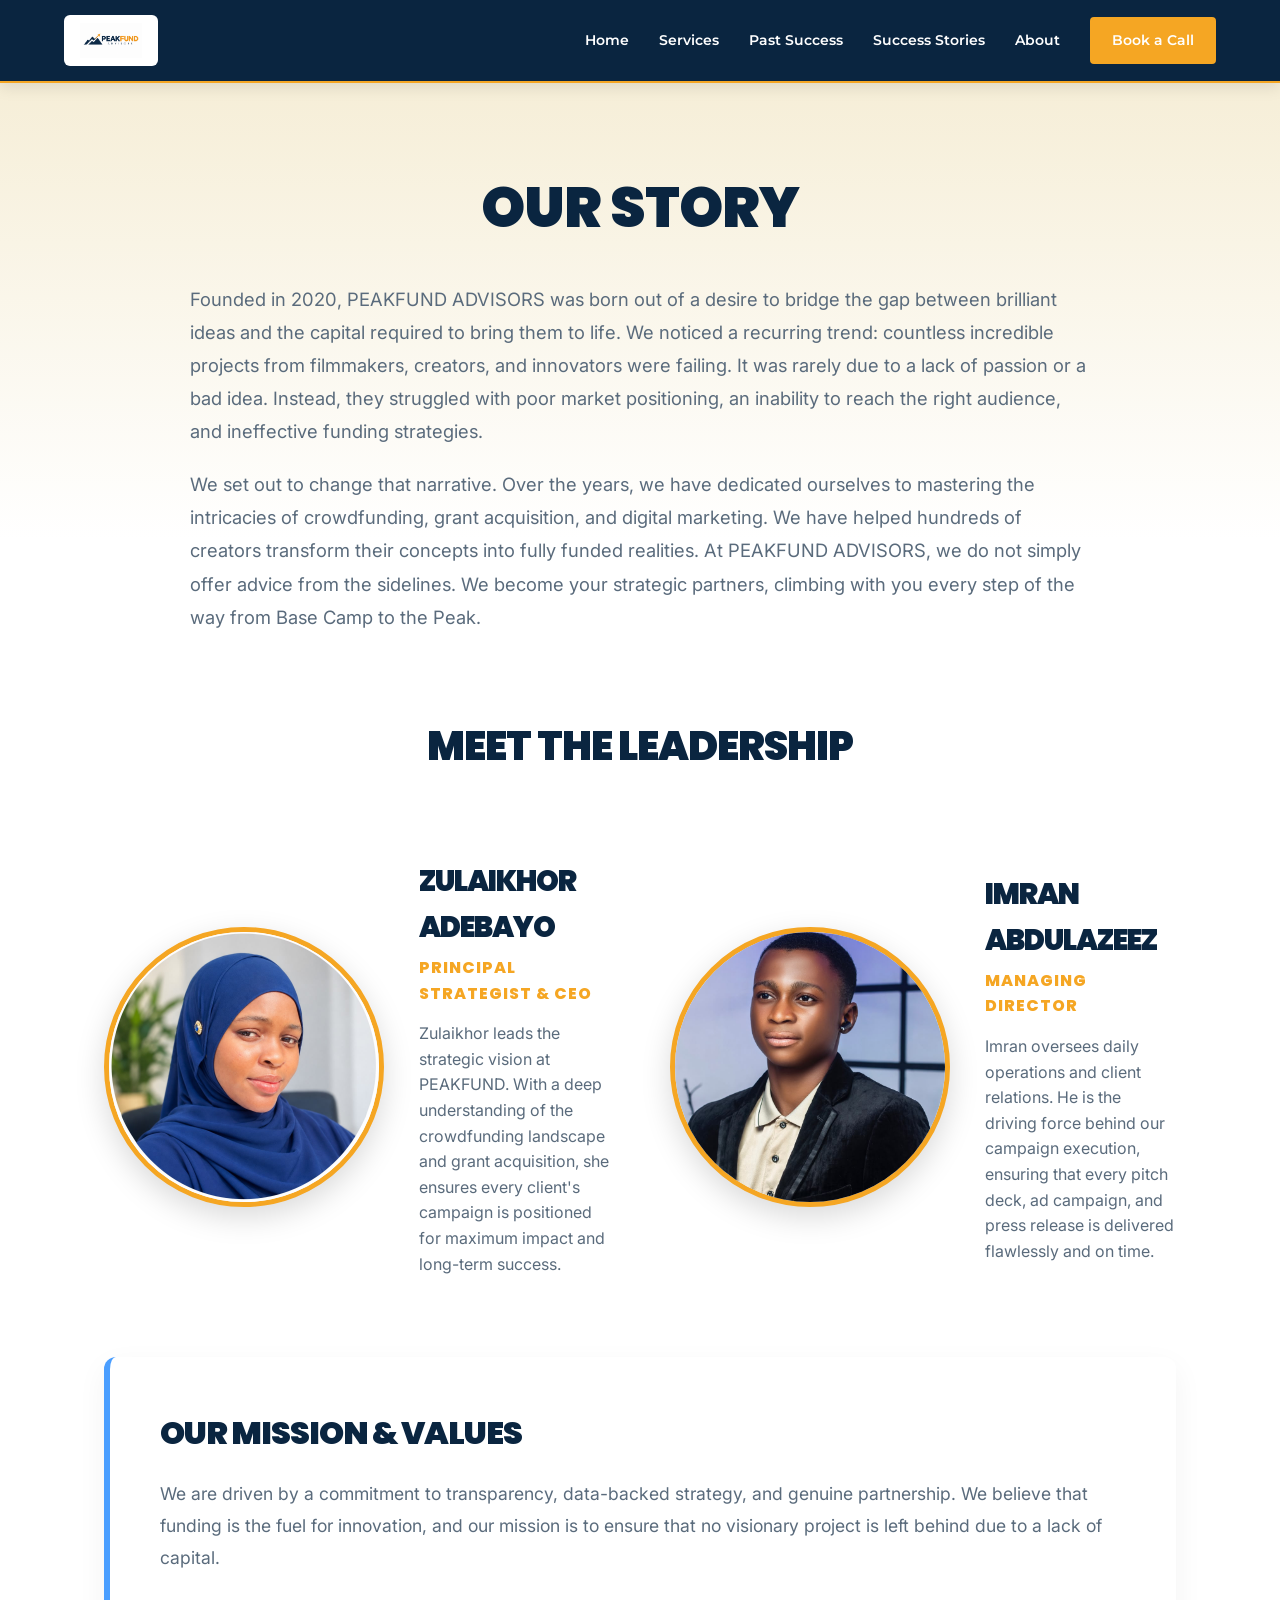
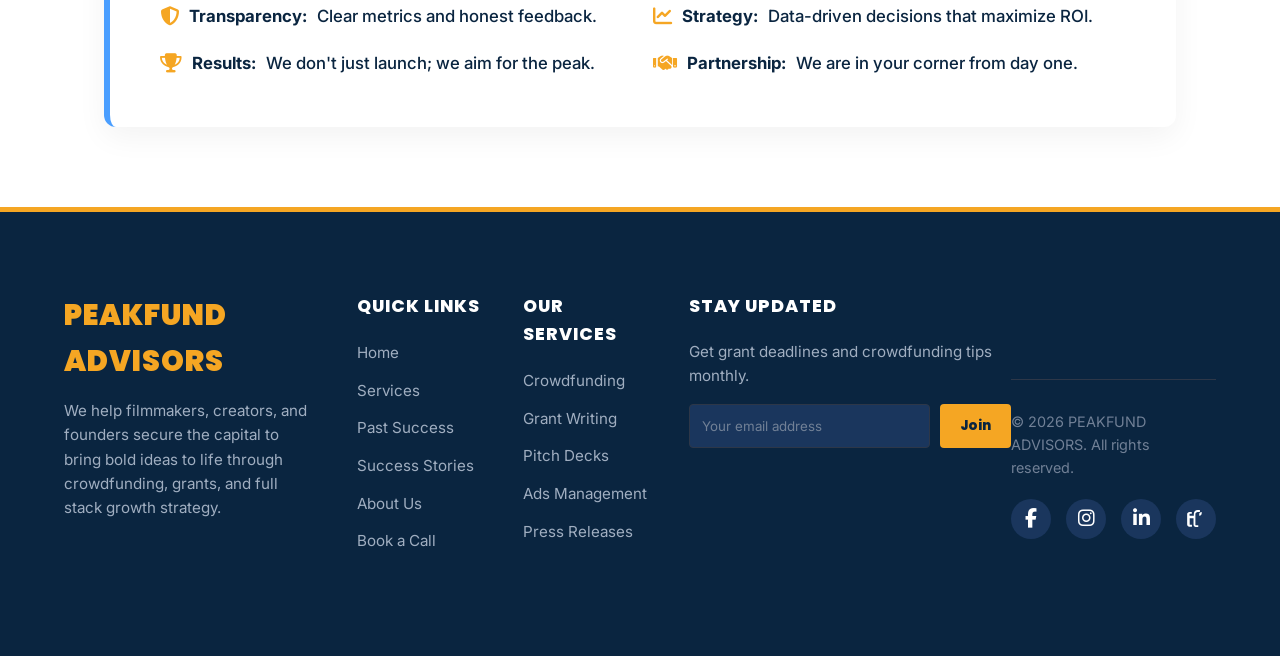
==== commit 3848dc02: "Add 'Past Success' link to navigation and footer" ====
--- a/about.html
+++ b/about.html
@@ -4,6 +4,10 @@
     <meta charset="UTF-8">
     <meta name="viewport" content="width=device-width, initial-scale=1.0">
     <title>About Us | PEAKFUND ADVISORS</title>
+    
+    <!-- FAVICON -->
+    <link rel="icon" type="image/png" href="images/favicon.png">
+    
     <link href="https://fonts.googleapis.com/css2?family=Poppins:wght@700;800;900&family=Inter:wght@400;500;600&family=Montserrat:wght@700;800;900&display=swap" rel="stylesheet">
     <link rel="stylesheet" href="https://cdnjs.cloudflare.com/ajax/libs/font-awesome/6.5.1/css/all.min.css">
     <link rel="stylesheet" href="css/style.css">
@@ -70,6 +74,7 @@
         <div class="nav-links">
             <a href="index.html">Home</a>
             <a href="services.html">Services</a>
+            <a href="past-success.html">Past Success</a>
             <a href="success-stories.html">Success Stories</a>
             <a href="about.html">About</a>
             <a href="contact.html" class="btn">Book a Call</a>
@@ -132,6 +137,7 @@
                 <ul>
                     <li><a href="index.html">Home</a></li>
                     <li><a href="services.html">Services</a></li>
+                    <li><a href="past-success.html">Past Success</a></li>
                     <li><a href="success-stories.html">Success Stories</a></li>
                     <li><a href="about.html">About Us</a></li>
                     <li><a href="contact.html">Book a Call</a></li>
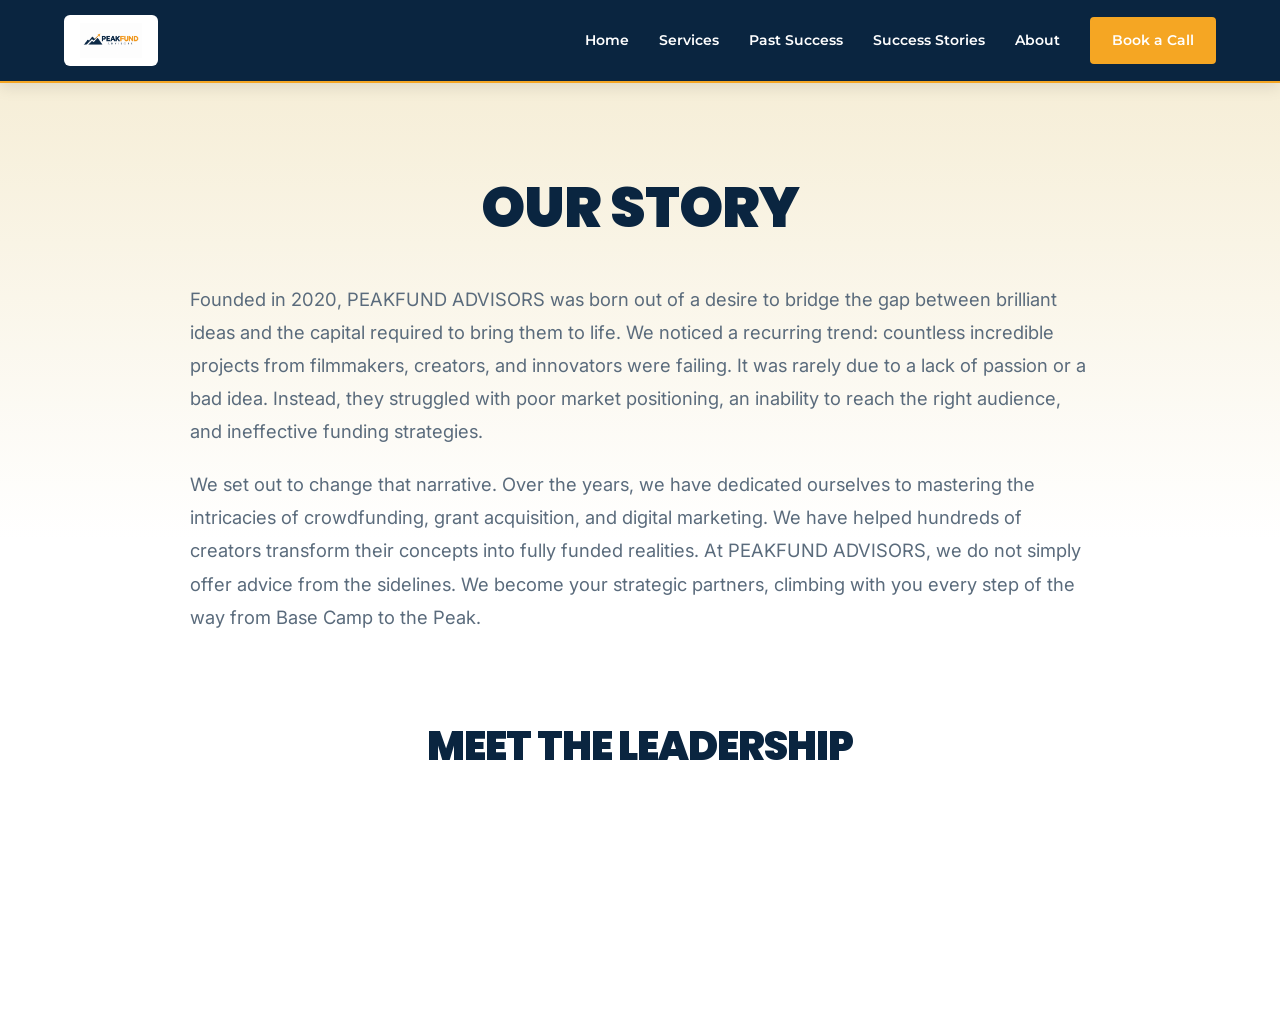
==== commit af90cb6b: "Update about.html" ====
--- a/about.html
+++ b/about.html
@@ -91,91 +91,4 @@
         <h2 style="text-align: center; font-size: 2.5rem; color: var(--navy); margin-bottom: 50px; font-family: 'Poppins', sans-serif; font-weight: 900;">Meet the Leadership</h2>
         
         <div class="team-grid">
-            <div class="team-member">
-                <div class="team-img-container">
-                    <img src="images/founder.jpg" alt="Zulaikhor Adebayo" class="team-img">
-                </div>
-                <div class="team-info">
-                    <h3>Zulaikhor Adebayo</h3>
-                    <h4>Principal Strategist & CEO</h4>
-                    <p>Zulaikhor leads the strategic vision at PEAKFUND. With a deep understanding of the crowdfunding landscape and grant acquisition, she ensures every client's campaign is positioned for maximum impact and long-term success.</p>
-                </div>
-            </div>
-            <div class="team-member">
-                <div class="team-img-container">
-                    <img src="images/imran.jpg" alt="Imran Abdulazeez" class="team-img imran-img">
-                </div>
-                <div class="team-info">
-                    <h3>Imran Abdulazeez</h3>
-                    <h4>Managing Director</h4>
-                    <p>Imran oversees daily operations and client relations. He is the driving force behind our campaign execution, ensuring that every pitch deck, ad campaign, and press release is delivered flawlessly and on time.</p>
-                </div>
-            </div>
-        </div>
-
-        <div class="mission-box">
-            <h3>Our Mission & Values</h3>
-            <p>We are driven by a commitment to transparency, data-backed strategy, and genuine partnership. We believe that funding is the fuel for innovation, and our mission is to ensure that no visionary project is left behind due to a lack of capital.</p>
-            <ul>
-                <li><i class="fa-solid fa-shield-halved"></i> <strong>Transparency:</strong> Clear metrics and honest feedback.</li>
-                <li><i class="fa-solid fa-chart-line"></i> <strong>Strategy:</strong> Data-driven decisions that maximize ROI.</li>
-                <li><i class="fa-solid fa-trophy"></i> <strong>Results:</strong> We don't just launch; we aim for the peak.</li>
-                <li><i class="fa-solid fa-handshake"></i> <strong>Partnership:</strong> We are in your corner from day one.</li>
-            </ul>
-        </div>
-    </section>
-
-    <!-- DETAILED FOOTER -->
-    <footer>
-        <div class="footer-grid">
-            <div class="footer-brand">
-                <h3>PEAKFUND ADVISORS</h3>
-                <p>We help filmmakers, creators, and founders secure the capital to bring bold ideas to life through crowdfunding, grants, and full stack growth strategy.</p>
-            </div>
-            <div class="footer-links">
-                <h4>Quick Links</h4>
-                <ul>
-                    <li><a href="index.html">Home</a></li>
-                    <li><a href="services.html">Services</a></li>
-                    <li><a href="past-success.html">Past Success</a></li>
-                    <li><a href="success-stories.html">Success Stories</a></li>
-                    <li><a href="about.html">About Us</a></li>
-                    <li><a href="contact.html">Book a Call</a></li>
-                </ul>
-            </div>
-            <div class="footer-links">
-                <h4>Our Services</h4>
-                <ul>
-                    <li><a href="services.html">Crowdfunding</a></li>
-                    <li><a href="services.html">Grant Writing</a></li>
-                    <li><a href="services.html">Pitch Decks</a></li>
-                    <li><a href="services.html">Ads Management</a></li>
-                    <li><a href="services.html">Press Releases</a></li>
-                </ul>
-            </div>
-            <div class="footer-newsletter">
-                <h4>Stay Updated</h4>
-                <p>Get grant deadlines and crowdfunding tips monthly.</p>
-                <form class="newsletter-form">
-                    <input type="email" placeholder="Your email address" required>
-                    <button type="submit">Join</button>
-                </form>
-            </div>
-        </div>
-
-        <div class="footer-bottom">
-            <p>&copy; 2026 PEAKFUND ADVISORS. All rights reserved.</p>
-            <div class="social-icons">
-                <a href="https://www.facebook.com/share/1DsnXw8TES/" target="_blank" aria-label="Facebook"><i class="fab fa-facebook-f"></i></a>
-                <a href="#" target="_blank" aria-label="Instagram"><i class="fab fa-instagram"></i></a>
-                <a href="#" target="_blank" aria-label="LinkedIn"><i class="fab fa-linkedin-in"></i></a>
-                <a href="#" target="_blank" aria-label="Fiverr">
-                    <svg viewBox="0 0 24 24" xmlns="http://www.w3.org/2000/svg">
-                        <path d="M22.6 2.6h-3.4c-1.6 0-2.9 1.3-2.9 2.9v2.1h-5.1v-2c0-1.7 1.3-3 3-3h3V0h-3c-2.8 0-5.1 2.3-5.1 5.1v2.5H3.4V5.1h3V2.6h-3C1.5 2.6.2 3.9.2 5.5v13.9c0 1.6 1.3 2.9 2.9 2.9h3.5v-2.5h-3v-8.7h5.1v8.7c0 1.6 1.3 2.9 2.9 2.9h3.4v-2.5h-3.4c-.2 0-.4-.2-.4-.4V7.6h5.5c1.6 0 2.9-1.3 2.9-2.9V2.6z"/>
-                    </svg>
-                </a>
-            </div>
-        </div>
-    </footer>
-</body>
-</html>
+            <div class="
